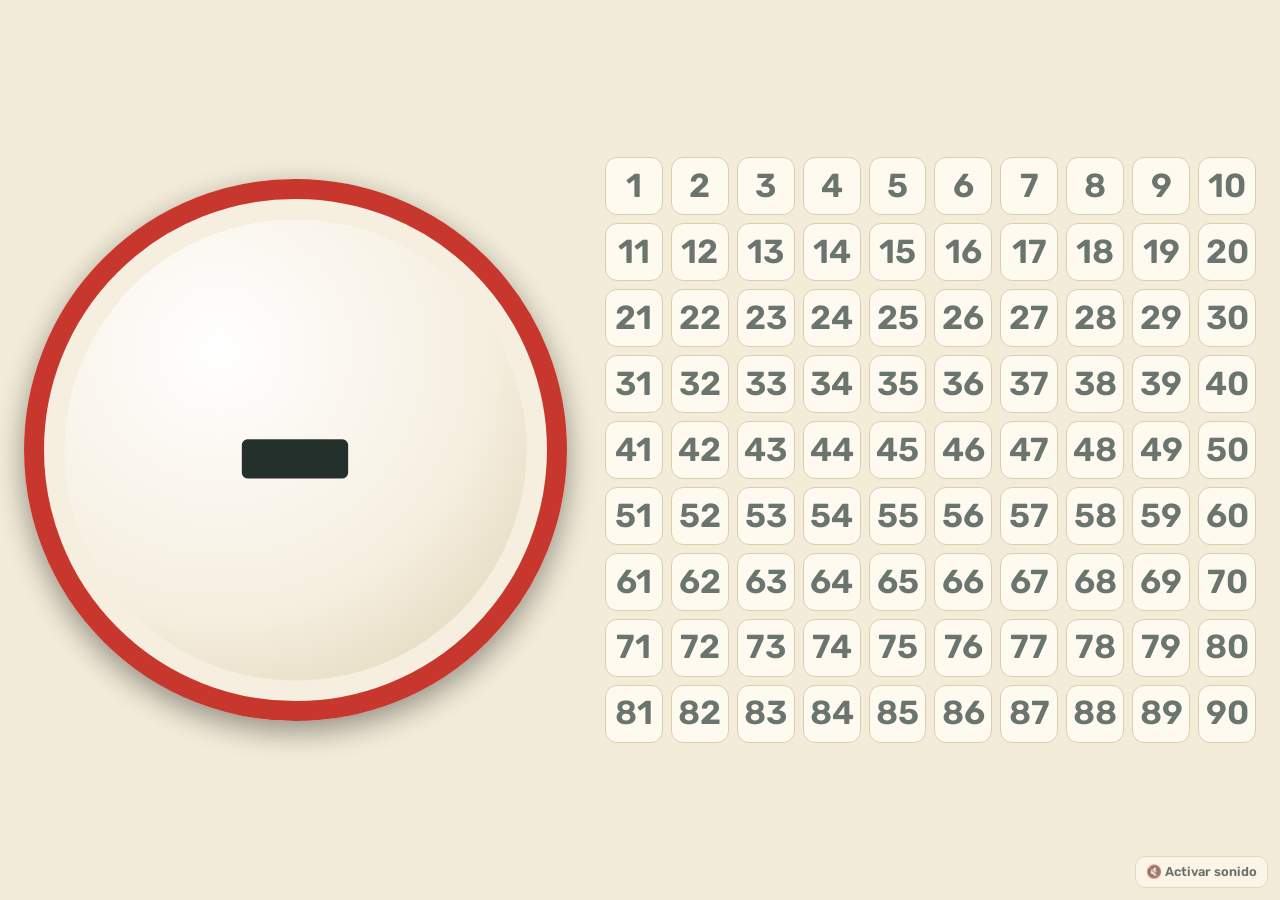
==== espejo.html @ 9cae9765 "first commit" ====
<!doctype html>
<html lang="es">
    <head>
        <meta charset="utf-8" />
        <meta name="viewport" content="width=device-width, initial-scale=1, viewport-fit=cover" />
        <title>Bingo de 90 bolas · Pantalla reflejo</title>
        <link href="https://fonts.googleapis.com/css2?family=Rubik:wght@400;600;800&display=swap" rel="stylesheet" />
        <link rel="stylesheet" href="assets/css/style.css" />
    </head>
    <body class="espejo">
        <main>
            <div class="bombo" id="bombo" aria-hidden="true"><div class="rot" id="rot"></div></div>
            <div class="ball" id="ball" aria-live="polite">–</div>
            <div class="board" id="board"></div>
        </main>
        <div class="bingo-overlay" id="bingoOverlay" role="alert">
            <div class="confeti" id="confeti" aria-hidden="true"></div>
            <div class="bingo-texto">
                <div class="bingo-titulo" aria-label="¡Bingo!"><span>¡</span><span>B</span><span>I</span><span>N</span><span>G</span><span>O</span><span>!</span></div>
                <p class="bingo-sub">Han cantado bingo</p>
                <p class="bingo-esp">
                    Esperad a la revisión del cartón<span class="puntos"><i>.</i><i>.</i><i>.</i></span>
                </p>
            </div>
        </div>
        <button id="sonidoBtn" type="button">🔇 Activar sonido</button>
        <script src="assets/js/bombo.js"></script>
        <script src="assets/js/espejo.js"></script>
    </body>
</html>
---- assets/css/style.css ----
:root{--bg:#f3ecd9;--panel:#fffaf0;--ink:#23302b;--muted:#6b756f;--felt:#14463a;--ball:#f6efe0;--red:#c8372d;--brass:#b98a2e;--line:#d9ceb0;
box-sizing:border-box;padding-top:env(safe-area-inset-top,0px);padding-bottom:env(safe-area-inset-bottom,0px)}
@media (prefers-color-scheme:dark){:root{--bg:#0e1f1a;--panel:#16302a;--ink:#f2ead6;--muted:#a3b1a9;--felt:#0a2b23;--line:#2d4b42;--brass:#d8aa4a;color-scheme:dark}}
*{box-sizing:border-box}
body{margin:0;background:var(--bg);color:var(--ink);font-family:'Rubik',system-ui,sans-serif;line-height:1.4}
main{max-width:1000px;margin:0 auto;padding:16px}
h1{font-size:1.5rem;font-weight:800;margin:0 0 12px}
.top{display:grid;grid-template-columns:auto auto 1fr;gap:20px;align-items:center;background:var(--felt);border-radius:20px;padding:20px;color:#f2ead6}
.ball{width:150px;height:150px;border-radius:50%;background:radial-gradient(circle at 35% 30%,#fff,var(--ball) 55%,#d8cba8);color:#23302b;display:grid;place-items:center;font-size:4.2rem;font-weight:800;border:6px solid var(--red);box-shadow:inset 0 0 0 6px var(--ball),0 6px 16px rgba(0,0,0,.4)}
.ball.pop{animation:pop .45s ease-out}
@keyframes pop{from{transform:scale(.4) rotate(-40deg);opacity:.2}to{transform:none;opacity:1}}
@media (prefers-reduced-motion:reduce){.ball.pop{animation:none}}
.bombo{container-type:inline-size;position:relative;width:150px;height:150px;border-radius:50%;border:6px solid var(--brass);background:radial-gradient(circle,rgba(255,255,255,.08),rgba(0,0,0,.28));box-shadow:inset 0 0 18px rgba(0,0,0,.5)}
.bombo .rot{position:absolute;inset:0;border-radius:50%;background:repeating-conic-gradient(rgba(255,255,255,.16) 0 1.5deg,transparent 1.5deg 30deg)}
.bombo .b{position:absolute;width:16cqw;height:16cqw;border-radius:50%;background:radial-gradient(circle at 35% 30%,#fff,var(--c) 70%)}
.bombo.girando .rot{animation:giro 1.1s linear infinite}
.bombo.girando .b{animation:rebote var(--dur) ease-in-out infinite alternate}
@keyframes giro{to{transform:rotate(360deg)}}
@keyframes rebote{to{transform:translate(var(--dx),var(--dy))}}
@media (prefers-reduced-motion:reduce){.bombo.girando .rot,.bombo.girando .b{animation:none}}
.ctl{display:flex;flex-wrap:wrap;gap:8px;margin-top:10px}
button{font:inherit;font-weight:600;border:0;border-radius:10px;padding:10px 16px;cursor:pointer;background:var(--brass);color:#1b1608}
button.bingo{background:var(--red);color:#fff;font-weight:800}
button.alt{background:transparent;color:inherit;border:1.5px solid currentColor}
button:disabled{opacity:.45;cursor:not-allowed}
button:focus-visible,input:focus-visible{outline:3px solid #fff;outline-offset:2px}
.info{font-size:.95rem;opacity:.9}
.last{display:flex;gap:6px;margin-top:8px;flex-wrap:wrap}
.last span{background:var(--ball);color:#23302b;border-radius:50%;width:34px;height:34px;display:grid;place-items:center;font-weight:600;font-size:.9rem}
h2{font-size:1.1rem;margin:22px 0 8px}
.board{display:grid;grid-template-columns:repeat(10,1fr);gap:4px}
.board div{aspect-ratio:1;display:grid;place-items:center;border-radius:8px;background:var(--panel);border:1px solid var(--line);font-weight:600;font-size:clamp(.75rem,2.6vw,1rem);color:var(--muted)}
.board div.on{background:var(--red);color:#fff;border-color:var(--red)}
.board div.now{outline:3px solid var(--brass)}
@media (max-width:560px){.top{grid-template-columns:1fr;justify-items:center;text-align:center}.ctl,.last{justify-content:center}.ball,.bombo{width:120px;height:120px}.ball{font-size:3.3rem}}

/* Botón con aspecto de enlace */
a.btn{font:inherit;font-weight:600;border-radius:10px;padding:10px 16px;text-decoration:none;display:inline-block;border:1.5px solid currentColor;color:inherit}
a.btn:focus-visible{outline:3px solid #fff;outline-offset:2px}

/* Pantalla reflejo: bola actual grande a la izquierda, tablero a la derecha */
.espejo main{max-width:none;min-height:100vh;display:grid;grid-template-columns:minmax(0,5fr) minmax(0,6fr);gap:3vw;align-items:center;padding:24px}
.espejo .ball{width:min(100%,calc(100vh - 48px));height:auto;aspect-ratio:1;justify-self:center;font-size:min(18vw,42vh);border-width:min(1.6vw,3.2vh);box-shadow:inset 0 0 0 min(1.6vw,3.2vh) var(--ball),0 10px 30px rgba(0,0,0,.4)}
.espejo .ball,.espejo .bombo{grid-column:1;grid-row:1}
.espejo .board{grid-column:2;grid-row:1}
.espejo .bombo{display:none;width:min(100%,calc(100vh - 48px));height:auto;aspect-ratio:1;justify-self:center;border-width:min(1.6vw,3.2vh)}
.espejo.revolviendo .bombo{display:block}
.espejo.revolviendo .ball{display:none}
#sonidoBtn{position:fixed;right:12px;bottom:calc(12px + env(safe-area-inset-bottom,0px));padding:6px 10px;font-size:.8rem;background:var(--panel);color:var(--ink);border:1px solid var(--line);opacity:.65}
.espejo .board{gap:8px;width:min(100%,calc((100vh - 48px) * 10 / 9));justify-self:center}
.espejo .board div{font-size:clamp(1rem,min(2.6vw,4.4vh),3rem);border-radius:12px}

/* Cartel de bingo en la pantalla espejo */
.bingo-overlay{position:fixed;inset:0;z-index:10;display:none;place-items:center;text-align:center;overflow:hidden;background:rgba(10,43,35,.95);color:#f2ead6}
.espejo.cantando .bingo-overlay{display:grid;animation:aparece .4s ease-out}
@keyframes aparece{from{opacity:0}to{opacity:1}}
.bingo-texto{position:relative;padding:0 4vw}
.bingo-titulo{display:flex;justify-content:center;font-weight:800;font-size:min(20vw,34vh);line-height:1.05;color:var(--ball);text-shadow:.04em .06em 0 var(--red),0 0 .3em rgba(200,55,45,.7)}
.bingo-titulo span{display:inline-block;animation:salto 1s ease-in-out infinite}
.bingo-titulo span:nth-child(2){animation-delay:.1s}.bingo-titulo span:nth-child(3){animation-delay:.2s}.bingo-titulo span:nth-child(4){animation-delay:.3s}.bingo-titulo span:nth-child(5){animation-delay:.4s}.bingo-titulo span:nth-child(6){animation-delay:.5s}.bingo-titulo span:nth-child(7){animation-delay:.6s}
@keyframes salto{0%,60%,100%{transform:translateY(0) scale(1)}30%{transform:translateY(-4vh) scale(1.1)}}
.bingo-sub{margin:.4em 0 0;font-size:clamp(1.6rem,5vw,4.5rem);font-weight:600;color:var(--brass)}
.bingo-esp{margin:.3em 0 0;font-size:clamp(1.2rem,3.6vw,3.2rem)}
.puntos i{font-style:normal;animation:parpadeo 1.2s infinite}
.puntos i:nth-child(2){animation-delay:.2s}.puntos i:nth-child(3){animation-delay:.4s}
@keyframes parpadeo{0%,100%{opacity:.15}50%{opacity:1}}
.confeti{position:absolute;inset:0;pointer-events:none}
.confeti span{position:absolute;top:-5vh;width:1.2vmin;height:2.4vmin;animation:cae var(--t) linear var(--d) infinite}
@keyframes cae{to{transform:translateY(110vh) rotate(var(--r))}}
@media (prefers-reduced-motion:reduce){.espejo.cantando .bingo-overlay,.bingo-titulo span,.puntos i,.confeti span{animation:none}.puntos i{opacity:1}}
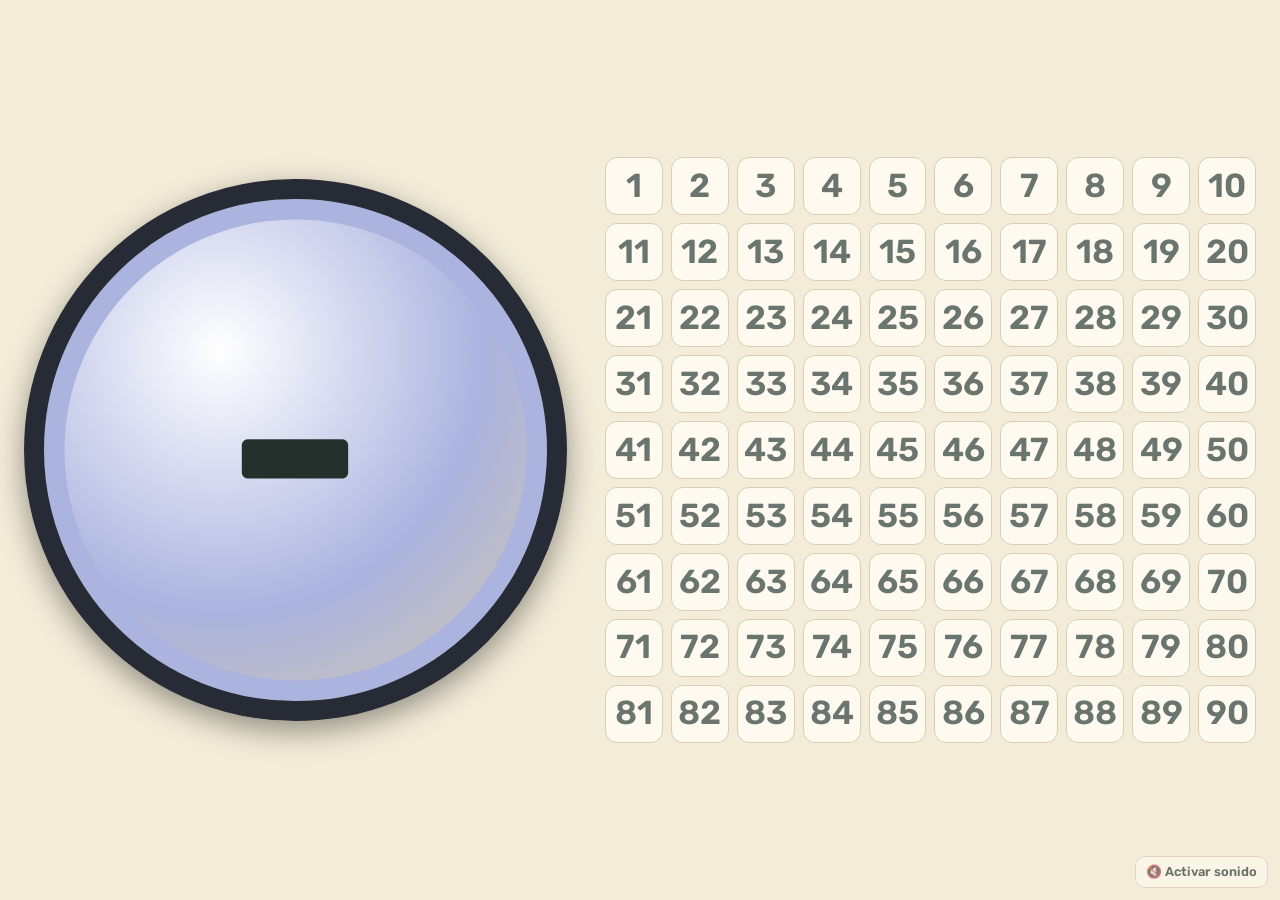
==== commit c9a4e3a6: "Cambia texto bingo" ====
--- a/espejo.html
+++ b/espejo.html
@@ -19,7 +19,7 @@
                 <div class="bingo-titulo" aria-label="¡Bingo!"><span>¡</span><span>B</span><span>I</span><span>N</span><span>G</span><span>O</span><span>!</span></div>
                 <p class="bingo-sub">Han cantado bingo</p>
                 <p class="bingo-esp">
-                    Esperad a la revisión del cartón<span class="puntos"><i>.</i><i>.</i><i>.</i></span>
+                    Por favor, espere a la revisión del cartón<span class="puntos"><i>.</i><i>.</i><i>.</i></span>
                 </p>
             </div>
         </div>
--- a/assets/css/style.css
+++ b/assets/css/style.css
@@ -1,70 +1,447 @@
-:root{--bg:#f3ecd9;--panel:#fffaf0;--ink:#23302b;--muted:#6b756f;--felt:#14463a;--ball:#f6efe0;--red:#c8372d;--brass:#b98a2e;--line:#d9ceb0;
-box-sizing:border-box;padding-top:env(safe-area-inset-top,0px);padding-bottom:env(safe-area-inset-bottom,0px)}
-@media (prefers-color-scheme:dark){:root{--bg:#0e1f1a;--panel:#16302a;--ink:#f2ead6;--muted:#a3b1a9;--felt:#0a2b23;--line:#2d4b42;--brass:#d8aa4a;color-scheme:dark}}
-*{box-sizing:border-box}
-body{margin:0;background:var(--bg);color:var(--ink);font-family:'Rubik',system-ui,sans-serif;line-height:1.4}
-main{max-width:1000px;margin:0 auto;padding:16px}
-h1{font-size:1.5rem;font-weight:800;margin:0 0 12px}
-.top{display:grid;grid-template-columns:auto auto 1fr;gap:20px;align-items:center;background:var(--felt);border-radius:20px;padding:20px;color:#f2ead6}
-.ball{width:150px;height:150px;border-radius:50%;background:radial-gradient(circle at 35% 30%,#fff,var(--ball) 55%,#d8cba8);color:#23302b;display:grid;place-items:center;font-size:4.2rem;font-weight:800;border:6px solid var(--red);box-shadow:inset 0 0 0 6px var(--ball),0 6px 16px rgba(0,0,0,.4)}
-.ball.pop{animation:pop .45s ease-out}
-@keyframes pop{from{transform:scale(.4) rotate(-40deg);opacity:.2}to{transform:none;opacity:1}}
-@media (prefers-reduced-motion:reduce){.ball.pop{animation:none}}
-.bombo{container-type:inline-size;position:relative;width:150px;height:150px;border-radius:50%;border:6px solid var(--brass);background:radial-gradient(circle,rgba(255,255,255,.08),rgba(0,0,0,.28));box-shadow:inset 0 0 18px rgba(0,0,0,.5)}
-.bombo .rot{position:absolute;inset:0;border-radius:50%;background:repeating-conic-gradient(rgba(255,255,255,.16) 0 1.5deg,transparent 1.5deg 30deg)}
-.bombo .b{position:absolute;width:16cqw;height:16cqw;border-radius:50%;background:radial-gradient(circle at 35% 30%,#fff,var(--c) 70%)}
-.bombo.girando .rot{animation:giro 1.1s linear infinite}
-.bombo.girando .b{animation:rebote var(--dur) ease-in-out infinite alternate}
-@keyframes giro{to{transform:rotate(360deg)}}
-@keyframes rebote{to{transform:translate(var(--dx),var(--dy))}}
-@media (prefers-reduced-motion:reduce){.bombo.girando .rot,.bombo.girando .b{animation:none}}
-.ctl{display:flex;flex-wrap:wrap;gap:8px;margin-top:10px}
-button{font:inherit;font-weight:600;border:0;border-radius:10px;padding:10px 16px;cursor:pointer;background:var(--brass);color:#1b1608}
-button.bingo{background:var(--red);color:#fff;font-weight:800}
-button.alt{background:transparent;color:inherit;border:1.5px solid currentColor}
-button:disabled{opacity:.45;cursor:not-allowed}
-button:focus-visible,input:focus-visible{outline:3px solid #fff;outline-offset:2px}
-.info{font-size:.95rem;opacity:.9}
-.last{display:flex;gap:6px;margin-top:8px;flex-wrap:wrap}
-.last span{background:var(--ball);color:#23302b;border-radius:50%;width:34px;height:34px;display:grid;place-items:center;font-weight:600;font-size:.9rem}
-h2{font-size:1.1rem;margin:22px 0 8px}
-.board{display:grid;grid-template-columns:repeat(10,1fr);gap:4px}
-.board div{aspect-ratio:1;display:grid;place-items:center;border-radius:8px;background:var(--panel);border:1px solid var(--line);font-weight:600;font-size:clamp(.75rem,2.6vw,1rem);color:var(--muted)}
-.board div.on{background:var(--red);color:#fff;border-color:var(--red)}
-.board div.now{outline:3px solid var(--brass)}
-@media (max-width:560px){.top{grid-template-columns:1fr;justify-items:center;text-align:center}.ctl,.last{justify-content:center}.ball,.bombo{width:120px;height:120px}.ball{font-size:3.3rem}}
+:root {
+    --bg: #f3ecd9;
+    --panel: #fffaf0;
+    --ink: #23302b;
+    --muted: #6b756f;
+    --felt: #000;
+    --ball: #abb3df;
+    --red: #272b35;
+    --brass: #272b35;
+    --line: #d9ceb0;
+    box-sizing: border-box;
+    padding-top: env(safe-area-inset-top, 0px);
+    padding-bottom: env(safe-area-inset-bottom, 0px);
+}
+@media (prefers-color-scheme: dark) {
+    :root {
+        --bg: #0e1f1a;
+        --panel: #16302a;
+        --ink: #f2ead6;
+        --muted: #a3b1a9;
+        --felt: #0a2b23;
+        --line: #2d4b42;
+        --brass: #d8aa4a;
+        color-scheme: dark;
+    }
+}
+* {
+    box-sizing: border-box;
+}
+body {
+    margin: 0;
+    background: var(--bg);
+    color: var(--ink);
+    font-family: "Rubik", system-ui, sans-serif;
+    line-height: 1.4;
+}
+main {
+    max-width: 1000px;
+    margin: 0 auto;
+    padding: 16px;
+}
+h1 {
+    font-size: 1.5rem;
+    font-weight: 800;
+    margin: 0 0 12px;
+}
+.top {
+    display: grid;
+    grid-template-columns: auto auto 1fr;
+    gap: 20px;
+    align-items: center;
+    background: var(--felt);
+    border-radius: 20px;
+    padding: 20px;
+    color: #f2ead6;
+}
+.ball {
+    width: 150px;
+    height: 150px;
+    border-radius: 50%;
+    background: radial-gradient(circle at 35% 30%, #fff, var(--ball) 55%, #d8cba8);
+    color: #23302b;
+    display: grid;
+    place-items: center;
+    font-size: 4.2rem;
+    font-weight: 800;
+    border: 1px solid var(--red);
+    box-shadow:
+        inset 0 0 0 6px var(--ball),
+        0 6px 16px rgba(0, 0, 0, 0.4);
+}
+.ball.pop {
+    animation: pop 0.45s ease-out;
+}
+@keyframes pop {
+    from {
+        transform: scale(0.4) rotate(-40deg);
+        opacity: 0.2;
+    }
+    to {
+        transform: none;
+        opacity: 1;
+    }
+}
+@media (prefers-reduced-motion: reduce) {
+    .ball.pop {
+        animation: none;
+    }
+}
+.bombo {
+    container-type: inline-size;
+    position: relative;
+    width: 150px;
+    height: 150px;
+    border-radius: 50%;
+    border: 6px solid var(--brass);
+    background: radial-gradient(circle, rgba(255, 255, 255, 0.08), rgba(0, 0, 0, 0.28));
+    box-shadow: inset 0 0 18px rgba(0, 0, 0, 0.5);
+}
+.bombo .rot {
+    position: absolute;
+    inset: 0;
+    border-radius: 50%;
+    background: repeating-conic-gradient(rgba(255, 255, 255, 0.16) 0 1.5deg, transparent 1.5deg 30deg);
+}
+.bombo .b {
+    position: absolute;
+    width: 16cqw;
+    height: 16cqw;
+    border-radius: 50%;
+    background: radial-gradient(circle at 35% 30%, #fff, var(--c) 70%);
+}
+.bombo.girando .rot {
+    animation: giro 1.1s linear infinite;
+}
+.bombo.girando .b {
+    animation: rebote var(--dur) ease-in-out infinite alternate;
+}
+@keyframes giro {
+    to {
+        transform: rotate(360deg);
+    }
+}
+@keyframes rebote {
+    to {
+        transform: translate(var(--dx), var(--dy));
+    }
+}
+@media (prefers-reduced-motion: reduce) {
+    .bombo.girando .rot,
+    .bombo.girando .b {
+        animation: none;
+    }
+}
+.ctl {
+    display: flex;
+    flex-wrap: wrap;
+    gap: 8px;
+    margin-top: 10px;
+}
+button {
+    font: inherit;
+    font-weight: 600;
+    border: 0;
+    border-radius: 10px;
+    padding: 10px 16px;
+    cursor: pointer;
+    background: var(--brass);
+    color: #1b1608;
+}
+button.bingo {
+    background: var(--red);
+    color: #fff;
+    font-weight: 800;
+}
+button.alt {
+    background: transparent;
+    color: inherit;
+    border: 1.5px solid currentColor;
+}
+button:disabled {
+    opacity: 0.45;
+    cursor: not-allowed;
+}
+button:focus-visible,
+input:focus-visible {
+    outline: px solid #fff;
+    outline-offset: 2px;
+}
+.info {
+    font-size: 0.95rem;
+    opacity: 0.9;
+}
+.last {
+    display: flex;
+    gap: 6px;
+    margin-top: 8px;
+    flex-wrap: wrap;
+}
+.last span {
+    background: var(--ball);
+    color: #23302b;
+    border-radius: 50%;
+    width: 34px;
+    height: 34px;
+    display: grid;
+    place-items: center;
+    font-weight: 600;
+    font-size: 0.9rem;
+}
+h2 {
+    font-size: 1.1rem;
+    margin: 22px 0 8px;
+}
+.board {
+    display: grid;
+    grid-template-columns: repeat(10, 1fr);
+    gap: 4px;
+}
+.board div {
+    aspect-ratio: 1;
+    display: grid;
+    place-items: center;
+    border-radius: 8px;
+    background: var(--panel);
+    border: 1px solid var(--line);
+    font-weight: 600;
+    font-size: clamp(0.75rem, 2.6vw, 1rem);
+    color: var(--muted);
+}
+.board div.on {
+    background: var(--red);
+    color: #fff;
+    border-color: var(--red);
+}
+.board div.now {
+    outline: 3px solid var(--brass);
+}
+@media (max-width: 560px) {
+    .top {
+        grid-template-columns: 1fr;
+        justify-items: center;
+        text-align: center;
+    }
+    .ctl,
+    .last {
+        justify-content: center;
+    }
+    .ball,
+    .bombo {
+        width: 120px;
+        height: 120px;
+    }
+    .ball {
+        font-size: 3.3rem;
+    }
+}
 
 /* Botón con aspecto de enlace */
-a.btn{font:inherit;font-weight:600;border-radius:10px;padding:10px 16px;text-decoration:none;display:inline-block;border:1.5px solid currentColor;color:inherit}
-a.btn:focus-visible{outline:3px solid #fff;outline-offset:2px}
+a.btn {
+    font: inherit;
+    font-weight: 600;
+    border-radius: 10px;
+    padding: 10px 16px;
+    text-decoration: none;
+    display: inline-block;
+    border: 1.5px solid currentColor;
+    color: inherit;
+}
+a.btn:focus-visible {
+    outline: 3px solid #fff;
+    outline-offset: 2px;
+}
 
 /* Pantalla reflejo: bola actual grande a la izquierda, tablero a la derecha */
-.espejo main{max-width:none;min-height:100vh;display:grid;grid-template-columns:minmax(0,5fr) minmax(0,6fr);gap:3vw;align-items:center;padding:24px}
-.espejo .ball{width:min(100%,calc(100vh - 48px));height:auto;aspect-ratio:1;justify-self:center;font-size:min(18vw,42vh);border-width:min(1.6vw,3.2vh);box-shadow:inset 0 0 0 min(1.6vw,3.2vh) var(--ball),0 10px 30px rgba(0,0,0,.4)}
-.espejo .ball,.espejo .bombo{grid-column:1;grid-row:1}
-.espejo .board{grid-column:2;grid-row:1}
-.espejo .bombo{display:none;width:min(100%,calc(100vh - 48px));height:auto;aspect-ratio:1;justify-self:center;border-width:min(1.6vw,3.2vh)}
-.espejo.revolviendo .bombo{display:block}
-.espejo.revolviendo .ball{display:none}
-#sonidoBtn{position:fixed;right:12px;bottom:calc(12px + env(safe-area-inset-bottom,0px));padding:6px 10px;font-size:.8rem;background:var(--panel);color:var(--ink);border:1px solid var(--line);opacity:.65}
-.espejo .board{gap:8px;width:min(100%,calc((100vh - 48px) * 10 / 9));justify-self:center}
-.espejo .board div{font-size:clamp(1rem,min(2.6vw,4.4vh),3rem);border-radius:12px}
+.espejo main {
+    max-width: none;
+    min-height: 100vh;
+    display: grid;
+    grid-template-columns: minmax(0, 5fr) minmax(0, 6fr);
+    gap: 3vw;
+    align-items: center;
+    padding: 24px;
+}
+.espejo .ball {
+    width: min(100%, calc(100vh - 48px));
+    height: auto;
+    aspect-ratio: 1;
+    justify-self: center;
+    font-size: min(18vw, 42vh);
+    border-width: min(1.6vw, 3.2vh);
+    box-shadow:
+        inset 0 0 0 min(1.6vw, 3.2vh) var(--ball),
+        0 10px 30px rgba(0, 0, 0, 0.4);
+}
+.espejo .ball,
+.espejo .bombo {
+    grid-column: 1;
+    grid-row: 1;
+}
+.espejo .board {
+    grid-column: 2;
+    grid-row: 1;
+}
+.espejo .bombo {
+    display: none;
+    width: min(100%, calc(100vh - 48px));
+    height: auto;
+    aspect-ratio: 1;
+    justify-self: center;
+    border-width: min(1.6vw, 3.2vh);
+}
+.espejo.revolviendo .bombo {
+    display: block;
+}
+.espejo.revolviendo .ball {
+    display: none;
+}
+#sonidoBtn {
+    position: fixed;
+    right: 12px;
+    bottom: calc(12px + env(safe-area-inset-bottom, 0px));
+    padding: 6px 10px;
+    font-size: 0.8rem;
+    background: var(--panel);
+    color: var(--ink);
+    border: 1px solid var(--line);
+    opacity: 0.65;
+}
+.espejo .board {
+    gap: 8px;
+    width: min(100%, calc((100vh - 48px) * 10 / 9));
+    justify-self: center;
+}
+.espejo .board div {
+    font-size: clamp(1rem, min(2.6vw, 4.4vh), 3rem);
+    border-radius: 12px;
+}
 
 /* Cartel de bingo en la pantalla espejo */
-.bingo-overlay{position:fixed;inset:0;z-index:10;display:none;place-items:center;text-align:center;overflow:hidden;background:rgba(10,43,35,.95);color:#f2ead6}
-.espejo.cantando .bingo-overlay{display:grid;animation:aparece .4s ease-out}
-@keyframes aparece{from{opacity:0}to{opacity:1}}
-.bingo-texto{position:relative;padding:0 4vw}
-.bingo-titulo{display:flex;justify-content:center;font-weight:800;font-size:min(20vw,34vh);line-height:1.05;color:var(--ball);text-shadow:.04em .06em 0 var(--red),0 0 .3em rgba(200,55,45,.7)}
-.bingo-titulo span{display:inline-block;animation:salto 1s ease-in-out infinite}
-.bingo-titulo span:nth-child(2){animation-delay:.1s}.bingo-titulo span:nth-child(3){animation-delay:.2s}.bingo-titulo span:nth-child(4){animation-delay:.3s}.bingo-titulo span:nth-child(5){animation-delay:.4s}.bingo-titulo span:nth-child(6){animation-delay:.5s}.bingo-titulo span:nth-child(7){animation-delay:.6s}
-@keyframes salto{0%,60%,100%{transform:translateY(0) scale(1)}30%{transform:translateY(-4vh) scale(1.1)}}
-.bingo-sub{margin:.4em 0 0;font-size:clamp(1.6rem,5vw,4.5rem);font-weight:600;color:var(--brass)}
-.bingo-esp{margin:.3em 0 0;font-size:clamp(1.2rem,3.6vw,3.2rem)}
-.puntos i{font-style:normal;animation:parpadeo 1.2s infinite}
-.puntos i:nth-child(2){animation-delay:.2s}.puntos i:nth-child(3){animation-delay:.4s}
-@keyframes parpadeo{0%,100%{opacity:.15}50%{opacity:1}}
-.confeti{position:absolute;inset:0;pointer-events:none}
-.confeti span{position:absolute;top:-5vh;width:1.2vmin;height:2.4vmin;animation:cae var(--t) linear var(--d) infinite}
-@keyframes cae{to{transform:translateY(110vh) rotate(var(--r))}}
-@media (prefers-reduced-motion:reduce){.espejo.cantando .bingo-overlay,.bingo-titulo span,.puntos i,.confeti span{animation:none}.puntos i{opacity:1}}
+.bingo-overlay {
+    position: fixed;
+    inset: 0;
+    z-index: 10;
+    display: none;
+    place-items: center;
+    text-align: center;
+    overflow: hidden;
+    background: #abb3df;
+    color: #f2ead6;
+}
+.espejo.cantando .bingo-overlay {
+    display: grid;
+    animation: aparece 0.4s ease-out;
+}
+@keyframes aparece {
+    from {
+        opacity: 0;
+    }
+    to {
+        opacity: 1;
+    }
+}
+.bingo-texto {
+    position: relative;
+    padding: 0 4vw;
+}
+.bingo-titulo {
+    display: flex;
+    justify-content: center;
+    font-weight: 800;
+    font-size: min(20vw, 34vh);
+    line-height: 1.05;
+    color: var(--ball);
+    text-shadow:
+        0.04em 0.06em 0 var(--red),
+        0 0 0.3em #272b35;
+}
+.bingo-titulo span {
+    display: inline-block;
+    animation: salto 1s ease-in-out infinite;
+}
+.bingo-titulo span:nth-child(2) {
+    animation-delay: 0.1s;
+}
+.bingo-titulo span:nth-child(3) {
+    animation-delay: 0.2s;
+}
+.bingo-titulo span:nth-child(4) {
+    animation-delay: 0.3s;
+}
+.bingo-titulo span:nth-child(5) {
+    animation-delay: 0.4s;
+}
+.bingo-titulo span:nth-child(6) {
+    animation-delay: 0.5s;
+}
+.bingo-titulo span:nth-child(7) {
+    animation-delay: 0.6s;
+}
+@keyframes salto {
+    0%,
+    60%,
+    100% {
+        transform: translateY(0) scale(1);
+    }
+    30% {
+        transform: translateY(-4vh) scale(1.1);
+    }
+}
+.bingo-sub {
+    margin: 0.4em 0 0;
+    font-size: clamp(1.6rem, 5vw, 4.5rem);
+    font-weight: 600;
+    color: var(--brass);
+}
+.bingo-esp {
+    margin: 0.3em 0 0;
+    font-size: clamp(1.2rem, 3.6vw, 3.2rem);
+}
+.puntos i {
+    font-style: normal;
+    animation: parpadeo 1.2s infinite;
+}
+.puntos i:nth-child(2) {
+    animation-delay: 0.2s;
+}
+.puntos i:nth-child(3) {
+    animation-delay: 0.4s;
+}
+@keyframes parpadeo {
+    0%,
+    100% {
+        opacity: 0.15;
+    }
+    50% {
+        opacity: 1;
+    }
+}
+.confeti {
+    position: absolute;
+    inset: 0;
+    pointer-events: none;
+}
+.confeti span {
+    position: absolute;
+    top: -5vh;
+    width: 1.2vmin;
+    height: 2.4vmin;
+    animation: cae var(--t) linear var(--d) infinite;
+}
+@keyframes cae {
+    to {
+        transform: translateY(110vh) rotate(var(--r));
+    }
+}
+@media (prefers-reduced-motion: reduce) {
+    .espejo.cantando .bingo-overlay,
+    .bingo-titulo span,
+    .puntos i,
+    .confeti span {
+        animation: none;
+    }
+    .puntos i {
+        opacity: 1;
+    }
+}
